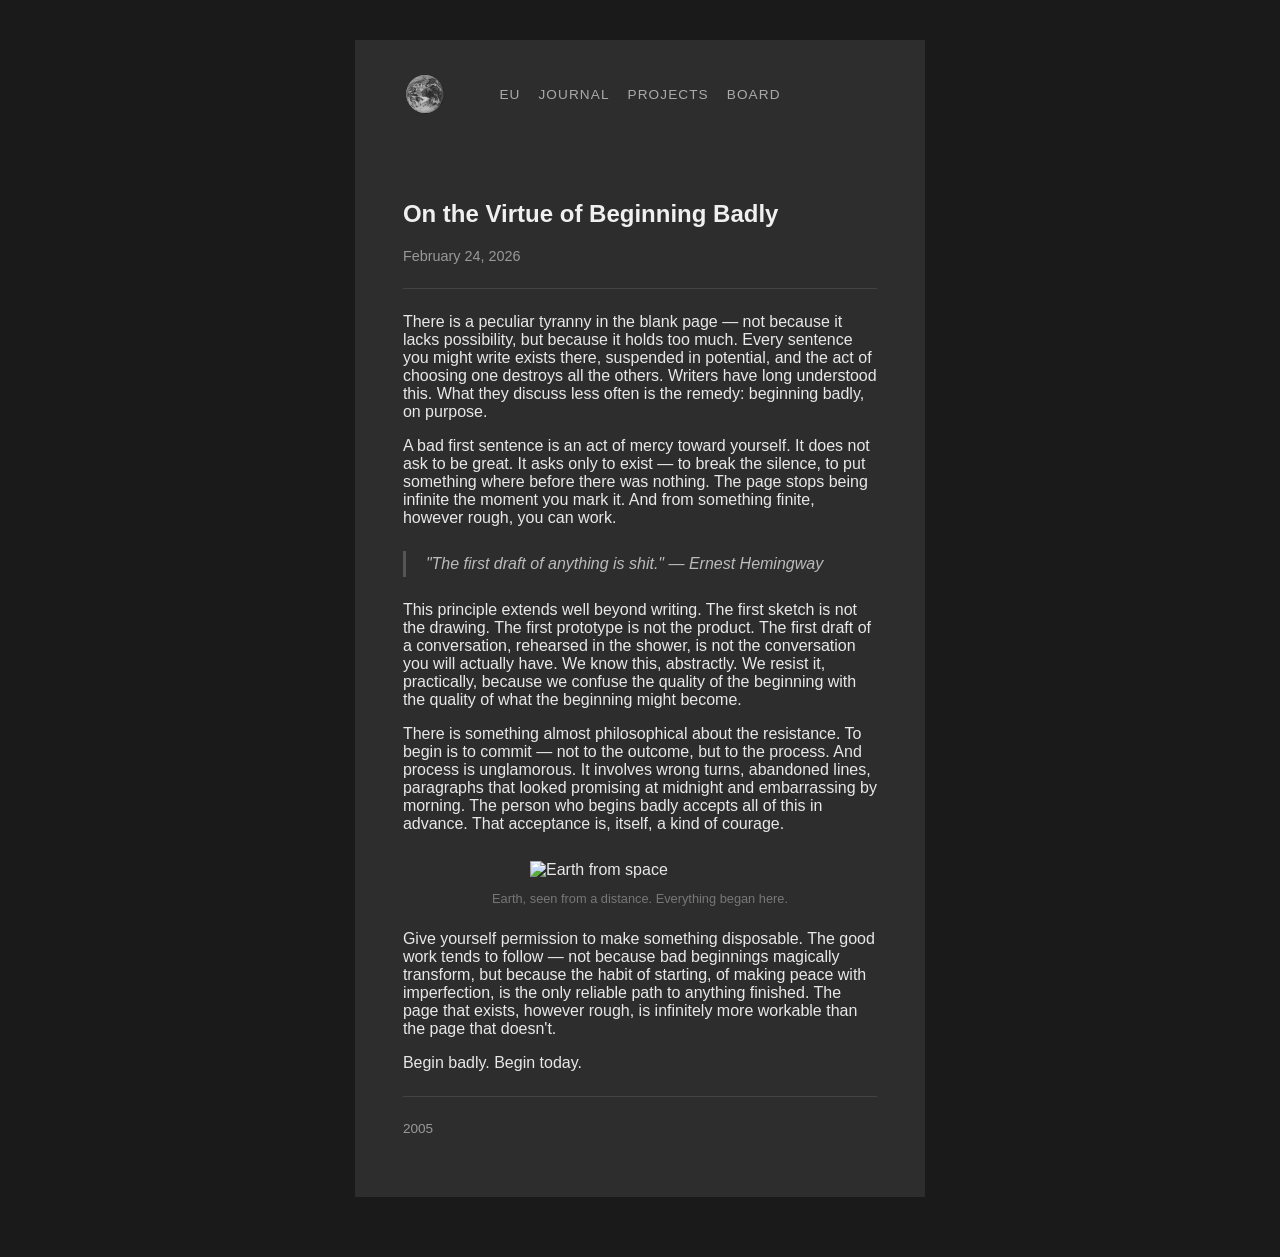
==== blog.html @ 07b57edb "Add files via upload" ====
<!DOCTYPE html>
<html lang="en">
<head>
  <meta charset="UTF-8" />
  <meta name="viewport" content="width=device-width, initial-scale=1.0" />
  <title>On the Virtue of Beginning Badly &mdash; The Commonplace</title>
  <link rel="stylesheet" href="style.css" />
</head>
<body>

  <div class="page">

    <div class="topbar">
      <a href="index.html" class="earth-link"><img src="/images/earth.png" alt="Home" /></a>
      <ul class="topbar-nav">
        <li><a href="eu.html" data-nav="eu">EU</a></li>
        <li><a href="journal.html" data-nav="journal">Journal</a></li>
        <li><a href="projects.html" data-nav="projects">Projects</a></li>
        <li><a href="board.html" data-nav="board">Board</a></li>
      </ul>
    </div>

    <header style="padding-top: 48px;">
      <h2>On the Virtue of Beginning Badly</h2>
      <p class="byline">February 24, 2026</p>
    </header>

    <hr>

    <main>

      <p>
        There is a peculiar tyranny in the blank page — not because it lacks
        possibility, but because it holds too much. Every sentence you might
        write exists there, suspended in potential, and the act of choosing one
        destroys all the others. Writers have long understood this. What they
        discuss less often is the remedy: beginning badly, on purpose.
      </p>

      <p>
        A bad first sentence is an act of mercy toward yourself. It does not
        ask to be great. It asks only to exist — to break the silence, to put
        something where before there was nothing. The page stops being infinite
        the moment you mark it. And from something finite, however rough, you
        can work.
      </p>

      <blockquote>
        "The first draft of anything is shit." &mdash; Ernest Hemingway
      </blockquote>

      <p>
        This principle extends well beyond writing. The first sketch is not
        the drawing. The first prototype is not the product. The first draft
        of a conversation, rehearsed in the shower, is not the conversation
        you will actually have. We know this, abstractly. We resist it,
        practically, because we confuse the quality of the beginning with the
        quality of what the beginning might become.
      </p>

      <p>
        There is something almost philosophical about the resistance. To begin
        is to commit — not to the outcome, but to the process. And process
        is unglamorous. It involves wrong turns, abandoned lines, paragraphs
        that looked promising at midnight and embarrassing by morning. The
        person who begins badly accepts all of this in advance. That acceptance
        is, itself, a kind of courage.
      </p>

      <img src="earth.png" alt="Earth from space" class="post-image" style="width: 220px;" />
      <p class="post-image-caption">Earth, seen from a distance. Everything began here.</p>

      <p>
        Give yourself permission to make something disposable. The good work
        tends to follow — not because bad beginnings magically transform, but
        because the habit of starting, of making peace with imperfection, is
        the only reliable path to anything finished. The page that exists,
        however rough, is infinitely more workable than the page that doesn't.
      </p>

      <p>
        Begin badly. Begin today.
      </p>

    </main>

    <footer>
      <hr>
      <p>2005</p>
    </footer>

  </div>

  <script src="/nav-labels.js"></script>
</body>
</html>
---- style.css ----
body {
  background-color: #1a1a1a;
  margin: 0;
  padding: 40px 16px 60px;
  font-family: Arial, Helvetica, sans-serif;
  font-size: 16px;
  color: #e8e8e8;
  cursor: url("data:image/svg+xml,%3Csvg xmlns='http://www.w3.org/2000/svg' width='16' height='24' viewBox='0 0 16 24'%3E%3Cpath d='M0 0 L0 16 L4 11 L7 18 L9 17 L6 10 L11 10 Z' fill='%23cc2222'/%3E%3C/svg%3E") 0 0, auto;
}

.page {
  background: #2d2d2d;
  width: 38%;
  min-width: 340px;
  margin: 0 auto;
  padding: 32px 48px 48px;
}

a {
  color: #aac4e0;
}

a:visited {
  color: #9ab4d0;
}

h1, h2, h3 {
  color: #f0f0f0;
}

.subtitle, .byline, footer p {
  color: #999;
}

.byline {
  font-size: 0.9em;
}

footer p {
  font-size: 0.85em;
}

hr {
  border: none;
  border-top: 1px solid #444;
  margin: 24px 0;
}

/* Home page specific */
.home-header {
  text-align: center;
  padding-top: 16px;
}

.home-header h1 {
  font-size: 2em;
  margin-bottom: 8px;
}

.home-header .subtitle {
  font-style: italic;
  margin-bottom: 0;
}

.info-box {
  background: #252525;
  border-left: 3px solid #555;
  padding: 16px 20px;
  margin: 24px 0;
  color: #ccc;
  font-size: 0.95em;
  line-height: 1.6;
}

.section-label {
  font-size: 0.75em;
  text-transform: uppercase;
  letter-spacing: 0.12em;
  color: #777;
  margin-bottom: 8px;
}

.topbar {
  display: flex;
  align-items: center;
  padding-bottom: 16px;
}

.earth-link {
  flex-shrink: 0;
}

.earth-link img {
  width: 44px;
  height: 44px;
  opacity: 0.85;
  transition: opacity 0.2s;
  display: block;
}

.earth-link img:hover {
  opacity: 1;
}

.topbar-nav {
  display: flex;
  gap: 18px;
  list-style: none;
  margin: 0 auto;
  padding: 0;
  position: absolute;
  left: 50%;
  transform: translateX(-50%);
}

.page {
  position: relative;
}

.topbar-nav a {
  font-size: 0.85em;
  text-transform: uppercase;
  letter-spacing: 0.08em;
  color: #aaa;
  text-decoration: none;
}

.topbar-nav a:hover {
  color: #e8e8e8;
}

/* Blog post specific */
blockquote {
  border-left: 3px solid #555;
  margin: 24px 0 24px 0;
  padding: 4px 20px;
  color: #bbb;
  font-style: italic;
}

.post-image {
  display: block;
  max-width: 100%;
  margin: 28px auto;
}

.post-image-caption {
  text-align: center;
  font-size: 0.8em;
  color: #777;
  margin-top: -16px;
  margin-bottom: 24px;
}

.gallery-grid {
  display: grid;
  grid-template-columns: repeat(3, 1fr);
  gap: 10px;
  margin-top: 16px;
}

.gallery-grid img {
  width: 100%;
  aspect-ratio: 1 / 1;
  object-fit: cover;
  display: block;
  opacity: 0.9;
  transition: opacity 0.2s;
}

.gallery-grid img:hover {
  opacity: 1;
}

/* Projects / resume specific */
.resume-section {
  margin-bottom: 2.5rem;
}

.resume-entry {
  padding: 1.2rem 0;
  border-bottom: 1px solid #444;
}

.resume-entry:first-of-type {
  border-top: 1px solid #444;
}

.entry-header {
  display: flex;
  justify-content: space-between;
  align-items: baseline;
  gap: 1rem;
  flex-wrap: wrap;
  margin-bottom: 0.15rem;
}

.entry-header h3 {
  margin: 0;
  font-size: 1rem;
  font-weight: 700;
  color: #f0f0f0;
}

.entry-header h3 a {
  color: inherit;
  text-decoration: none;
  border-bottom: 1px solid #555;
}

.entry-header h3 a:hover {
  border-bottom-color: #e8e8e8;
}

.entry-date {
  font-size: 0.75em;
  letter-spacing: 0.05em;
  color: #777;
  white-space: nowrap;
  flex-shrink: 0;
}

.entry-subtitle {
  font-style: italic;
  color: #999;
  font-size: 0.9em;
  margin: 0 0 0.5rem;
}

.entry-desc {
  font-size: 0.9em;
  color: #ccc;
  margin: 0;
  line-height: 1.6;
}

.entry-tags {
  display: flex;
  flex-wrap: wrap;
  gap: 0.4rem;
  margin-top: 0.6rem;
}

.entry-tags .tag {
  font-size: 0.7em;
  letter-spacing: 0.05em;
  border: 1px solid #444;
  padding: 0.15em 0.6em;
  border-radius: 2px;
  color: #777;
  text-decoration: none;
}

.entry-tags .tag:hover {
  background: #e8e8e8;
  color: #1a1a1a;
  border-color: #e8e8e8;
}
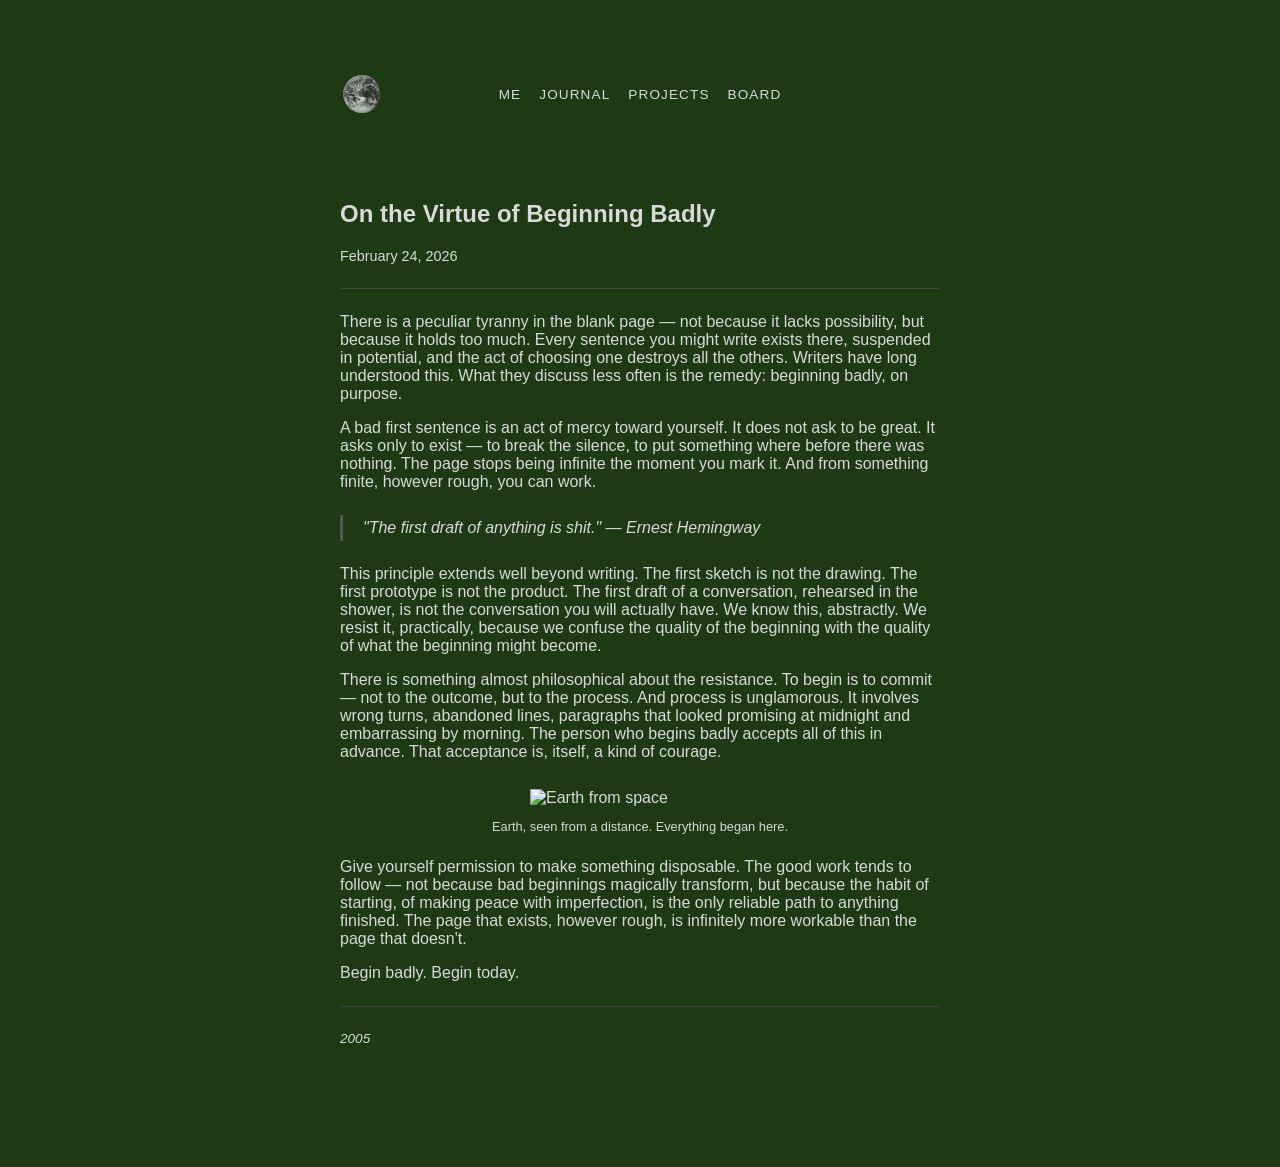
==== commit a14c8e06: "cleanup frame" ====
--- a/blog.html
+++ b/blog.html
@@ -13,7 +13,7 @@
     <div class="topbar">
       <a href="index.html" class="earth-link"><img src="/images/earth.png" alt="Home" /></a>
       <ul class="topbar-nav">
-        <li><a href="eu.html" data-nav="eu">EU</a></li>
+        <li><a href="me.html" data-nav="ME">ME</a></li>
         <li><a href="journal.html" data-nav="journal">Journal</a></li>
         <li><a href="projects.html" data-nav="projects">Projects</a></li>
         <li><a href="board.html" data-nav="board">Board</a></li>
--- a/style.css
+++ b/style.css
@@ -1,35 +1,35 @@
 body {
-  background-color: #1a1a1a;
+  background-color: #1d3a14;
   margin: 0;
   padding: 40px 16px 60px;
   font-family: Arial, Helvetica, sans-serif;
   font-size: 16px;
-  color: #e8e8e8;
+  color: #d9d9d9;
   cursor: url("data:image/svg+xml,%3Csvg xmlns='http://www.w3.org/2000/svg' width='16' height='24' viewBox='0 0 16 24'%3E%3Cpath d='M0 0 L0 16 L4 11 L7 18 L9 17 L6 10 L11 10 Z' fill='%23cc2222'/%3E%3C/svg%3E") 0 0, auto;
 }
 
 .page {
-  background: #2d2d2d;
-  width: 38%;
-  min-width: 340px;
+  background: #1d3a14;
+  width: 100%;
+  max-width: 600px;
   margin: 0 auto;
   padding: 32px 48px 48px;
 }
 
 a {
-  color: #aac4e0;
+  color: #d9d9d9;
 }
 
 a:visited {
-  color: #9ab4d0;
+  color: #d9d9d9;
 }
 
 h1, h2, h3 {
-  color: #f0f0f0;
+  color: #d9d9d9;
 }
 
 .subtitle, .byline, footer p {
-  color: #999;
+  color: #d9d9d9;
 }
 
 .byline {
@@ -38,6 +38,7 @@
 
 footer p {
   font-size: 0.85em;
+  font-style: italic;
 }
 
 hr {
@@ -63,11 +64,11 @@
 }
 
 .info-box {
-  background: #252525;
+  background: #4a6142;
   border-left: 3px solid #555;
   padding: 16px 20px;
   margin: 24px 0;
-  color: #ccc;
+  color: #d9d9d9;
   font-size: 0.95em;
   line-height: 1.6;
 }
@@ -76,7 +77,7 @@
   font-size: 0.75em;
   text-transform: uppercase;
   letter-spacing: 0.12em;
-  color: #777;
+  color: #d9d9d9;
   margin-bottom: 8px;
 }
 
@@ -121,12 +122,12 @@
   font-size: 0.85em;
   text-transform: uppercase;
   letter-spacing: 0.08em;
-  color: #aaa;
+  color: #d9d9d9;
   text-decoration: none;
 }
 
 .topbar-nav a:hover {
-  color: #e8e8e8;
+  color: #d9d9d9;
 }
 
 /* Blog post specific */
@@ -134,7 +135,7 @@
   border-left: 3px solid #555;
   margin: 24px 0 24px 0;
   padding: 4px 20px;
-  color: #bbb;
+  color: #d9d9d9;
   font-style: italic;
 }
 
@@ -147,7 +148,7 @@
 .post-image-caption {
   text-align: center;
   font-size: 0.8em;
-  color: #777;
+  color: #d9d9d9;
   margin-top: -16px;
   margin-bottom: 24px;
 }
@@ -158,6 +159,7 @@
   gap: 10px;
   margin-top: 16px;
 }
+
 
 .gallery-grid img {
   width: 100%;
@@ -188,6 +190,7 @@
 
 .entry-header {
   display: flex;
+  font-weight: bold;
   justify-content: space-between;
   align-items: baseline;
   gap: 1rem;
@@ -199,7 +202,7 @@
   margin: 0;
   font-size: 1rem;
   font-weight: 700;
-  color: #f0f0f0;
+  color: #d9d9d9;
 }
 
 .entry-header h3 a {
@@ -209,27 +212,27 @@
 }
 
 .entry-header h3 a:hover {
-  border-bottom-color: #e8e8e8;
+  border-bottom-color: #d9d9d9;
 }
 
 .entry-date {
   font-size: 0.75em;
   letter-spacing: 0.05em;
-  color: #777;
+  color: #d9d9d9;
   white-space: nowrap;
   flex-shrink: 0;
 }
 
 .entry-subtitle {
   font-style: italic;
-  color: #999;
+  color: #d9d9d9;
   font-size: 0.9em;
-  margin: 0 0 0.5rem;
+  margin: 0.75rem 0 0;
 }
 
 .entry-desc {
   font-size: 0.9em;
-  color: #ccc;
+  color: #d9d9d9;
   margin: 0;
   line-height: 1.6;
 }
@@ -247,12 +250,12 @@
   border: 1px solid #444;
   padding: 0.15em 0.6em;
   border-radius: 2px;
-  color: #777;
+  color: #d9d9d9;
   text-decoration: none;
 }
 
 .entry-tags .tag:hover {
   background: #e8e8e8;
-  color: #1a1a1a;
+  color: #1d3a14;
   border-color: #e8e8e8;
 }
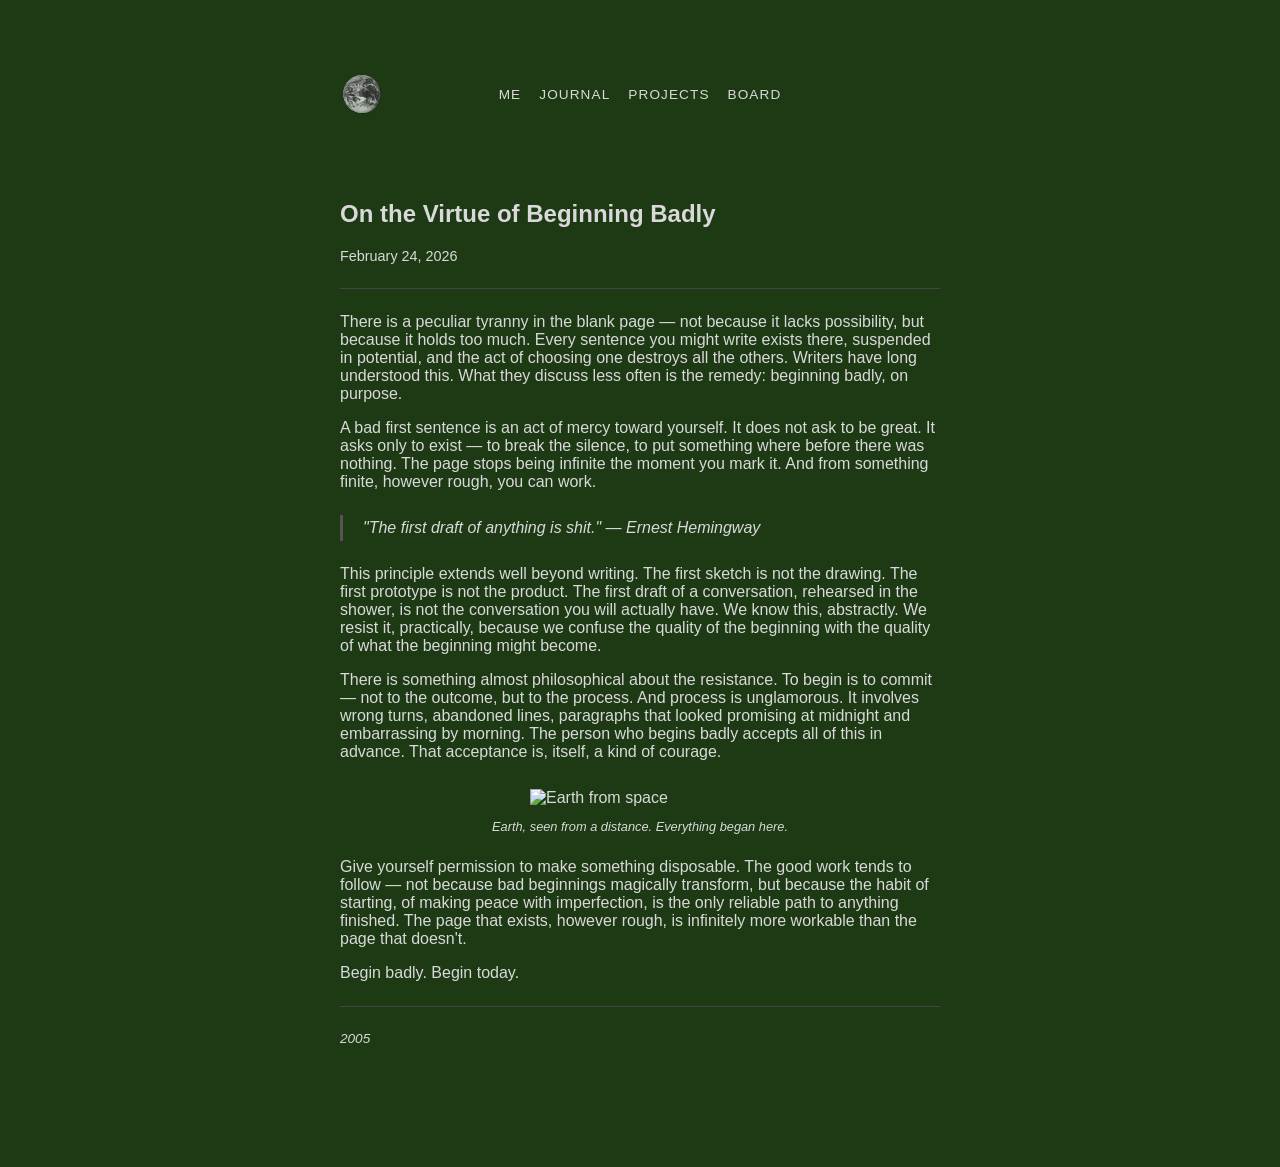
==== commit e6968333: "Update titles in board.html, journal.html, and projects.html; add new images and remove obsolete one" ====
--- a/blog.html
+++ b/blog.html
@@ -67,7 +67,7 @@
         is, itself, a kind of courage.
       </p>
 
-      <img src="earth.png" alt="Earth from space" class="post-image" style="width: 220px;" />
+      <img src="earth.jpg" alt="Earth from space" class="post-image" style="width: 220px;" />
       <p class="post-image-caption">Earth, seen from a distance. Everything began here.</p>
 
       <p>
--- a/style.css
+++ b/style.css
@@ -147,6 +147,7 @@
 
 .post-image-caption {
   text-align: center;
+  font-style: italic;
   font-size: 0.8em;
   color: #d9d9d9;
   margin-top: -16px;
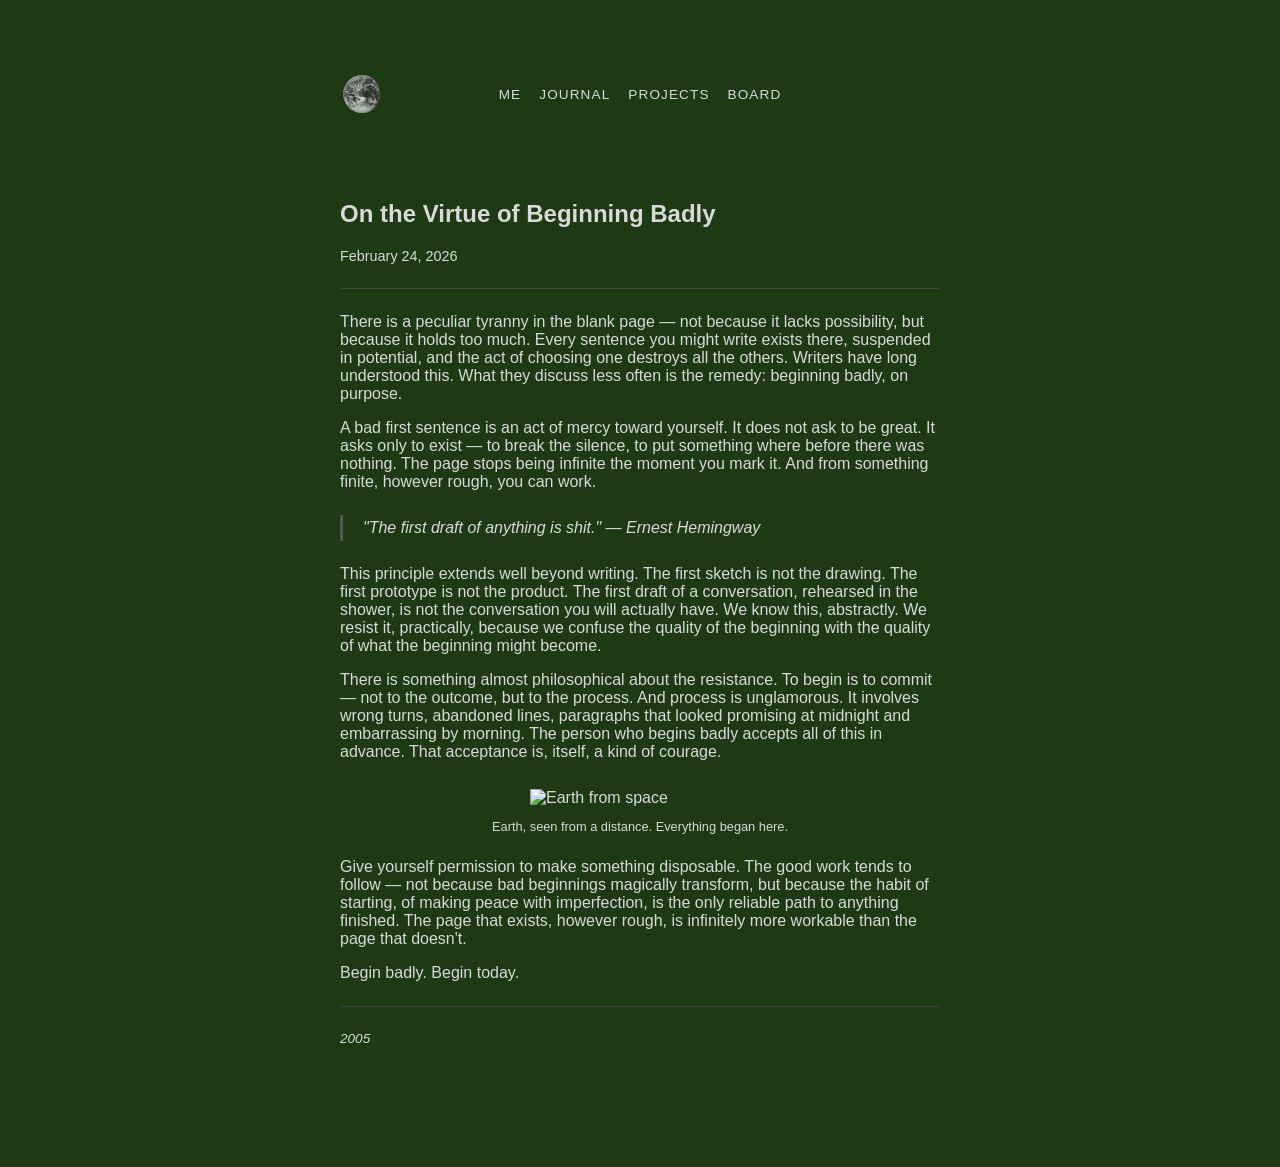
==== commit 9b203484: "Revert "Update titles in board.html, journal.html, and projects.html; add new images and remove obso" ====
--- a/blog.html
+++ b/blog.html
@@ -67,7 +67,7 @@
         is, itself, a kind of courage.
       </p>
 
-      <img src="earth.jpg" alt="Earth from space" class="post-image" style="width: 220px;" />
+      <img src="earth.png" alt="Earth from space" class="post-image" style="width: 220px;" />
       <p class="post-image-caption">Earth, seen from a distance. Everything began here.</p>
 
       <p>
--- a/style.css
+++ b/style.css
@@ -147,7 +147,6 @@
 
 .post-image-caption {
   text-align: center;
-  font-style: italic;
   font-size: 0.8em;
   color: #d9d9d9;
   margin-top: -16px;
@@ -259,4 +258,40 @@
   background: #e8e8e8;
   color: #1d3a14;
   border-color: #e8e8e8;
-}+}
+
+/* Container styles */
+.masonry-grid {
+  display: flex;
+  flex-wrap: wrap;
+  gap: 16px;
+  max-width: 1400px;
+  margin: 0 auto;
+}
+
+/* Masonry-item styles - maintains original image size */
+.masonry-item {
+  background: #f5f5f5;
+  border-radius: 8px;
+  overflow: hidden;
+  box-shadow: 0 2px 4px rgba(0,0,0,0.1);
+  transition: transform 0.3s ease, box-shadow 0.3s ease;
+}
+
+/* Responsive adjustments */
+@media (max-width: 768px) {
+  .masonry-grid {
+    max-width: none;
+    gap: 12px;
+  }
+
+  .masonry-item {
+    margin-bottom: 12px;
+  }
+}
+
+@media (max-width: 480px) {
+  .masonry-grid {
+    grid-template-columns: repeat(2, 1fr);
+  }
+}
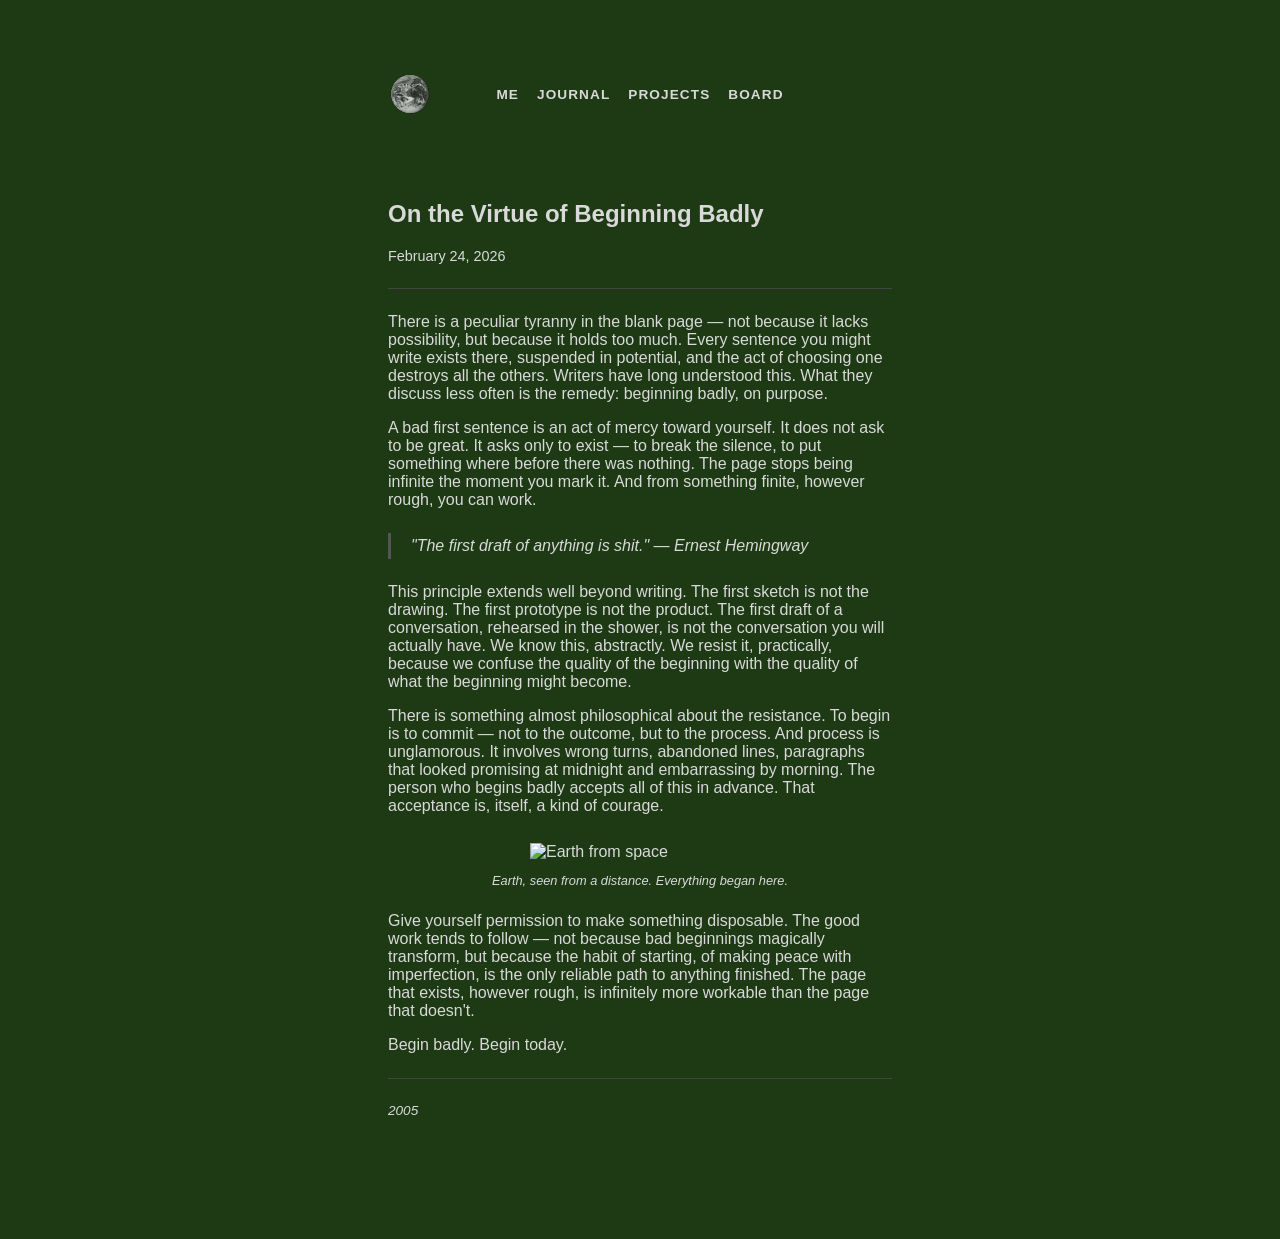
==== commit 5382cfd7: "edits" ====
--- a/blog.html
+++ b/blog.html
@@ -90,7 +90,5 @@
     </footer>
 
   </div>
-
-  <script src="/nav-labels.js"></script>
 </body>
 </html>
--- a/style.css
+++ b/style.css
@@ -1,3 +1,11 @@
+*, *::before, *::after {
+  box-sizing: border-box;
+}
+
+img {
+  max-width: 100%;
+}
+
 body {
   background-color: #1d3a14;
   margin: 0;
@@ -24,6 +32,10 @@
   color: #d9d9d9;
 }
 
+.em {
+  font-style: italic;
+}
+
 h1, h2, h3 {
   color: #d9d9d9;
 }
@@ -82,8 +94,10 @@
 }
 
 .topbar {
-  display: flex;
+  display: grid;
+  grid-template-columns: 44px 1fr 44px;
   align-items: center;
+  column-gap: 12px;
   padding-bottom: 16px;
 }
 
@@ -105,17 +119,14 @@
 
 .topbar-nav {
   display: flex;
-  gap: 18px;
+  font-weight: bold;
+  flex-wrap: wrap;
+  justify-content: center;
+  gap: 6px 18px;
   list-style: none;
-  margin: 0 auto;
+  margin: 0;
   padding: 0;
-  position: absolute;
-  left: 50%;
-  transform: translateX(-50%);
-}
-
-.page {
-  position: relative;
+  min-width: 0;
 }
 
 .topbar-nav a {
@@ -149,6 +160,7 @@
   text-align: center;
   font-size: 0.8em;
   color: #d9d9d9;
+  font-style: italic;
   margin-top: -16px;
   margin-bottom: 24px;
 }
@@ -260,38 +272,26 @@
   border-color: #e8e8e8;
 }
 
-/* Container styles */
-.masonry-grid {
-  display: flex;
-  flex-wrap: wrap;
-  gap: 16px;
-  max-width: 1400px;
-  margin: 0 auto;
-}
-
-/* Masonry-item styles - maintains original image size */
-.masonry-item {
-  background: #f5f5f5;
-  border-radius: 8px;
-  overflow: hidden;
-  box-shadow: 0 2px 4px rgba(0,0,0,0.1);
-  transition: transform 0.3s ease, box-shadow 0.3s ease;
-}
-
-/* Responsive adjustments */
-@media (max-width: 768px) {
-  .masonry-grid {
-    max-width: none;
-    gap: 12px;
-  }
-
-  .masonry-item {
-    margin-bottom: 12px;
-  }
-}
-
-@media (max-width: 480px) {
-  .masonry-grid {
-    grid-template-columns: repeat(2, 1fr);
-  }
-}
+/* Small screens */
+@media (max-width: 520px) {
+  body {
+    padding: 16px 12px 40px;
+  }
+
+  .page {
+    padding: 16px 8px 32px;
+  }
+
+  .topbar-nav {
+    gap: 4px 12px;
+  }
+
+  .topbar-nav a {
+    font-size: 0.78em;
+    letter-spacing: 0.04em;
+  }
+
+  .gallery-grid {
+    gap: 6px;
+  }
+}
